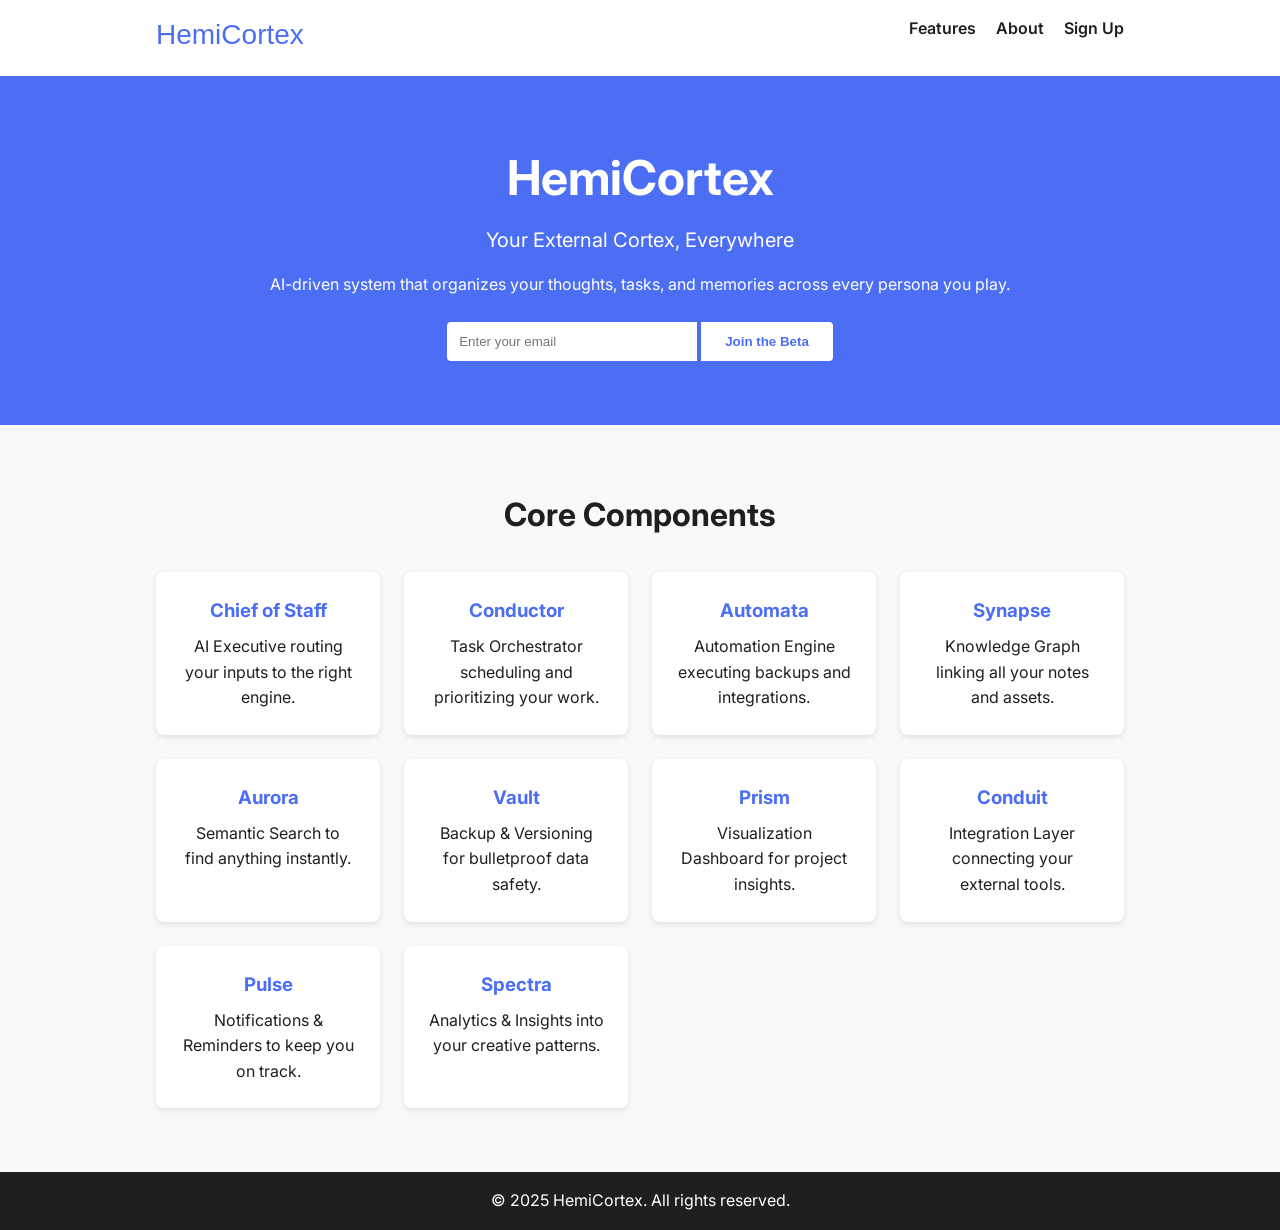
==== docs/index.html @ b02b2802 "Initial version of the site" ====
<!DOCTYPE html>
<html lang="en">
<head>
  <meta charset="UTF-8">
  <meta name="viewport" content="width=device-width, initial-scale=1">
  <title>HemiCortex - Your External Cortex, Everywhere</title>
  <link href="https://fonts.googleapis.com/css2?family=Inter:wght@400;600;700&display=swap" rel="stylesheet">
  <link rel="stylesheet" href="../assets/css/styles.css">
</head>
<body>
  <header class="site-header">
    <div class="container">
      <img src="../assets/images/logo.svg" alt="HemiCortex Logo" class="logo">
      <nav class="site-nav">
        <a href="#features">Features</a>
        <a href="#about">About</a>
        <a href="#signup">Sign Up</a>
      </nav>
    </div>
  </header>

  <section class="hero">
    <div class="container hero-content">
      <h1>HemiCortex</h1>
      <p class="tagline">Your External Cortex, Everywhere</p>
      <p>AI-driven system that organizes your thoughts, tasks, and memories across every persona you play.</p>
      <form id="signup" action="https://formspree.io/f/your-form-id" method="POST" class="signup-form">
        <input type="email" name="email" placeholder="Enter your email" required>
        <button type="submit">Join the Beta</button>
      </form>
    </div>
  </section>

  <section id="features" class="features">
    <div class="container">
      <h2>Core Components</h2>
      <div class="features-grid">
        <div class="feature-card">
          <h3>Chief of Staff</h3>
          <p>AI Executive routing your inputs to the right engine.</p>
        </div>
        <div class="feature-card">
          <h3>Conductor</h3>
          <p>Task Orchestrator scheduling and prioritizing your work.</p>
        </div>
        <div class="feature-card">
          <h3>Automata</h3>
          <p>Automation Engine executing backups and integrations.</p>
        </div>
        <div class="feature-card">
          <h3>Synapse</h3>
          <p>Knowledge Graph linking all your notes and assets.</p>
        </div>
        <div class="feature-card">
          <h3>Aurora</h3>
          <p>Semantic Search to find anything instantly.</p>
        </div>
        <div class="feature-card">
          <h3>Vault</h3>
          <p>Backup & Versioning for bulletproof data safety.</p>
        </div>
        <div class="feature-card">
          <h3>Prism</h3>
          <p>Visualization Dashboard for project insights.</p>
        </div>
        <div class="feature-card">
          <h3>Conduit</h3>
          <p>Integration Layer connecting your external tools.</p>
        </div>
        <div class="feature-card">
          <h3>Pulse</h3>
          <p>Notifications & Reminders to keep you on track.</p>
        </div>
        <div class="feature-card">
          <h3>Spectra</h3>
          <p>Analytics & Insights into your creative patterns.</p>
        </div>
      </div>
    </div>
  </section>

  <footer class="site-footer">
    <div class="container">
      <p>&copy; 2025 HemiCortex. All rights reserved.</p>
    </div>
  </footer>
</body>
</html>
---- assets/css/styles.css ----
:root {
  --color-primary: #4C6EF5;
  --color-dark: #1F1F1F;
  --color-light: #F8F9FA;
  --font-sans: 'Inter', sans-serif;
}

* {
  margin: 0;
  padding: 0;
  box-sizing: border-box;
}

body {
  font-family: var(--font-sans);
  color: var(--color-dark);
  background: var(--color-light);
  line-height: 1.6;
}

.container {
  max-width: 1000px;
  margin: 0 auto;
  padding: 0 1rem;
}

.site-header {
  background: #fff;
  padding: 1rem 0;
  box-shadow: 0 2px 4px rgba(0,0,0,0.1);
}

.logo {
  height: 36px;
}

.site-nav {
  float: right;
}

.site-nav a {
  margin-left: 1rem;
  text-decoration: none;
  color: var(--color-dark);
  font-weight: 600;
}

.hero {
  background: var(--color-primary);
  color: #fff;
  padding: 4rem 0;
  text-align: center;
}

.hero-content h1 {
  font-size: 3rem;
  margin-bottom: 0.5rem;
}

.hero-content .tagline {
  font-size: 1.25rem;
  margin-bottom: 1rem;
}

.signup-form {
  margin-top: 1.5rem;
}

.signup-form input[type="email"] {
  padding: 0.75rem;
  width: 250px;
  border: none;
  border-radius: 4px 0 0 4px;
}

.signup-form button {
  padding: 0.75rem 1.5rem;
  border: none;
  border-radius: 0 4px 4px 0;
  background: #fff;
  color: var(--color-primary);
  font-weight: 600;
  cursor: pointer;
}

.features {
  padding: 4rem 0;
}

.features h2 {
  text-align: center;
  margin-bottom: 2rem;
  font-size: 2rem;
}

.features-grid {
  display: grid;
  grid-template-columns: repeat(auto-fit, minmax(220px, 1fr));
  gap: 1.5rem;
}

.feature-card {
  background: #fff;
  padding: 1.5rem;
  border-radius: 8px;
  box-shadow: 0 2px 6px rgba(0,0,0,0.1);
  text-align: center;
}

.feature-card h3 {
  margin-bottom: 0.5rem;
  color: var(--color-primary);
}

.site-footer {
  background: var(--color-dark);
  color: #fff;
  padding: 1rem 0;
  text-align: center;
}
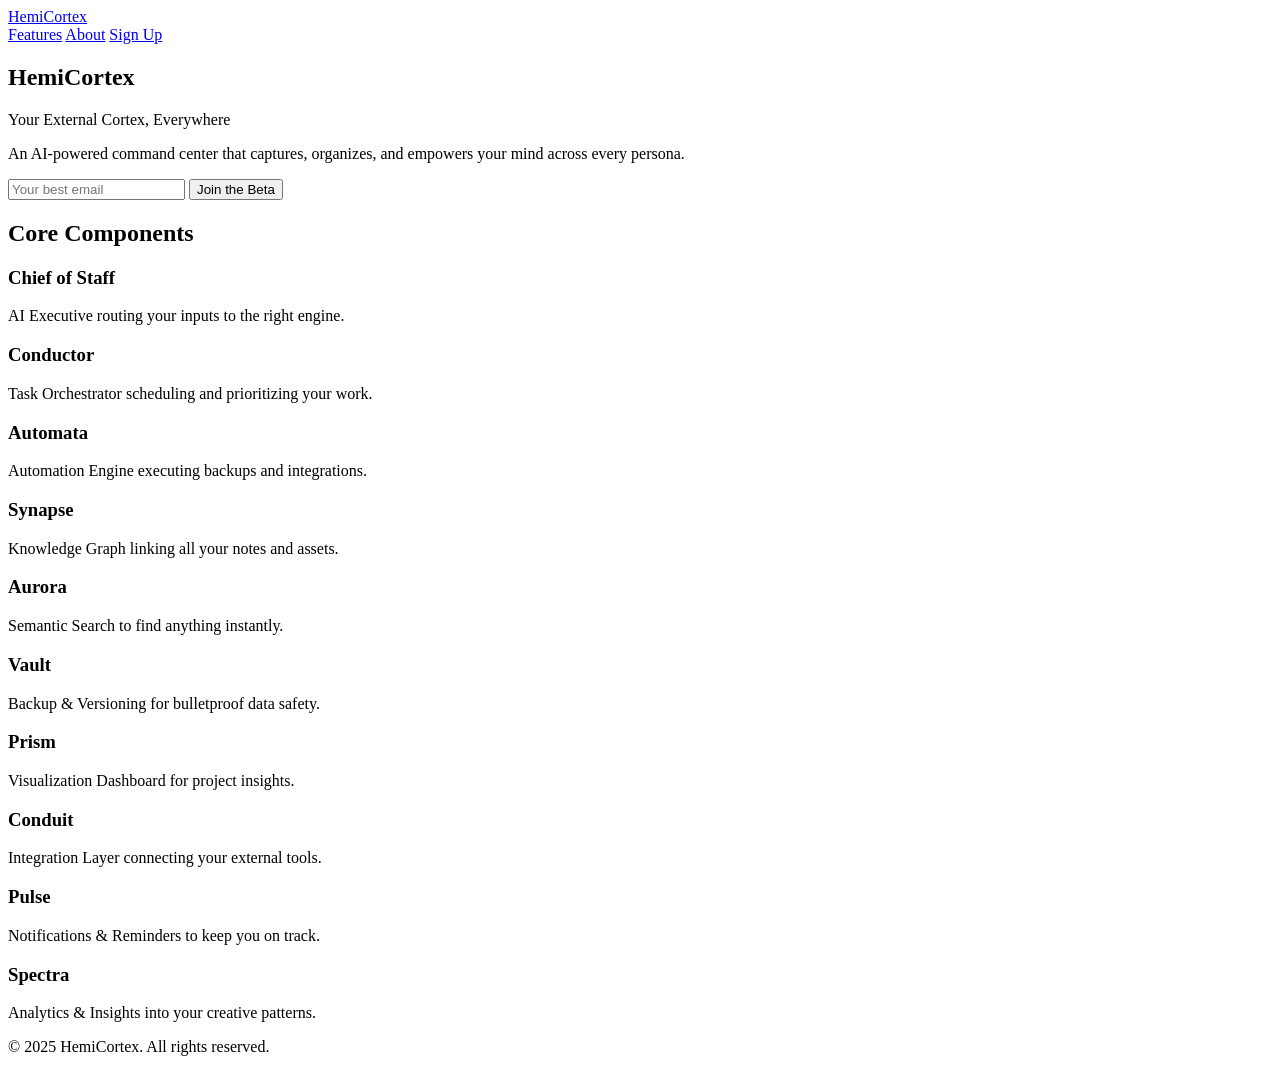
==== commit e70ec6fc: "v2" ====
--- a/docs/index.html
+++ b/docs/index.html
@@ -4,83 +4,53 @@
   <meta charset="UTF-8">
   <meta name="viewport" content="width=device-width, initial-scale=1">
   <title>HemiCortex - Your External Cortex, Everywhere</title>
-  <link href="https://fonts.googleapis.com/css2?family=Inter:wght@400;600;700&display=swap" rel="stylesheet">
-  <link rel="stylesheet" href="../assets/css/styles.css">
+  <link href="https://fonts.googleapis.com/css2?family=Inter:wght@300;400;600;700&display=swap" rel="stylesheet">
+  <link rel="stylesheet" href="assets/css/styles.css">
 </head>
 <body>
   <header class="site-header">
-    <div class="container">
-      <img src="../assets/images/logo.svg" alt="HemiCortex Logo" class="logo">
+    <div class="container nav-container">
+      <a href="/" class="logo">Hemi<span>Cortex</span></a>
       <nav class="site-nav">
         <a href="#features">Features</a>
         <a href="#about">About</a>
-        <a href="#signup">Sign Up</a>
+        <a href="#signup" class="btn-outline">Sign Up</a>
       </nav>
     </div>
   </header>
 
   <section class="hero">
     <div class="container hero-content">
-      <h1>HemiCortex</h1>
-      <p class="tagline">Your External Cortex, Everywhere</p>
-      <p>AI-driven system that organizes your thoughts, tasks, and memories across every persona you play.</p>
+      <h1 class="hero-title">HemiCortex</h1>
+      <p class="hero-subtitle">Your External Cortex, Everywhere</p>
+      <p class="hero-text">An AI-powered command center that captures, organizes, and empowers your mind across every persona.</p>
       <form id="signup" action="https://formspree.io/f/your-form-id" method="POST" class="signup-form">
-        <input type="email" name="email" placeholder="Enter your email" required>
-        <button type="submit">Join the Beta</button>
+        <input type="email" name="email" placeholder="Your best email" required>
+        <button type="submit" class="btn-primary">Join the Beta</button>
       </form>
     </div>
   </section>
 
   <section id="features" class="features">
     <div class="container">
-      <h2>Core Components</h2>
+      <h2 class="section-title">Core Components</h2>
       <div class="features-grid">
-        <div class="feature-card">
-          <h3>Chief of Staff</h3>
-          <p>AI Executive routing your inputs to the right engine.</p>
-        </div>
-        <div class="feature-card">
-          <h3>Conductor</h3>
-          <p>Task Orchestrator scheduling and prioritizing your work.</p>
-        </div>
-        <div class="feature-card">
-          <h3>Automata</h3>
-          <p>Automation Engine executing backups and integrations.</p>
-        </div>
-        <div class="feature-card">
-          <h3>Synapse</h3>
-          <p>Knowledge Graph linking all your notes and assets.</p>
-        </div>
-        <div class="feature-card">
-          <h3>Aurora</h3>
-          <p>Semantic Search to find anything instantly.</p>
-        </div>
-        <div class="feature-card">
-          <h3>Vault</h3>
-          <p>Backup & Versioning for bulletproof data safety.</p>
-        </div>
-        <div class="feature-card">
-          <h3>Prism</h3>
-          <p>Visualization Dashboard for project insights.</p>
-        </div>
-        <div class="feature-card">
-          <h3>Conduit</h3>
-          <p>Integration Layer connecting your external tools.</p>
-        </div>
-        <div class="feature-card">
-          <h3>Pulse</h3>
-          <p>Notifications & Reminders to keep you on track.</p>
-        </div>
-        <div class="feature-card">
-          <h3>Spectra</h3>
-          <p>Analytics & Insights into your creative patterns.</p>
-        </div>
+        <div class="feature-card"><h3>Chief of Staff</h3><p>AI Executive routing your inputs to the right engine.</p></div>
+        <div class="feature-card"><h3>Conductor</h3><p>Task Orchestrator scheduling and prioritizing your work.</p></div>
+        <div class="feature-card"><h3>Automata</h3><p>Automation Engine executing backups and integrations.</p></div>
+        <div class="feature-card"><h3>Synapse</h3><p>Knowledge Graph linking all your notes and assets.</p></div>
+        <div class="feature-card"><h3>Aurora</h3><p>Semantic Search to find anything instantly.</p></div>
+        <div class="feature-card"><h3>Vault</h3><p>Backup & Versioning for bulletproof data safety.</p></div>
+        <div class="feature-card"><h3>Prism</h3><p>Visualization Dashboard for project insights.</p></div>
+        <div class="feature-card"><h3>Conduit</h3><p>Integration Layer connecting your external tools.</p></div>
+        <div class="feature-card"><h3>Pulse</h3><p>Notifications & Reminders to keep you on track.</p></div>
+        <div class="feature-card"><h3>Spectra</h3><p>Analytics & Insights into your creative patterns.</p></div>
       </div>
     </div>
   </section>
 
   <footer class="site-footer">
-    <div class="container">
+    <div class="container footer-container">
       <p>&copy; 2025 HemiCortex. All rights reserved.</p>
     </div>
   </footer>
